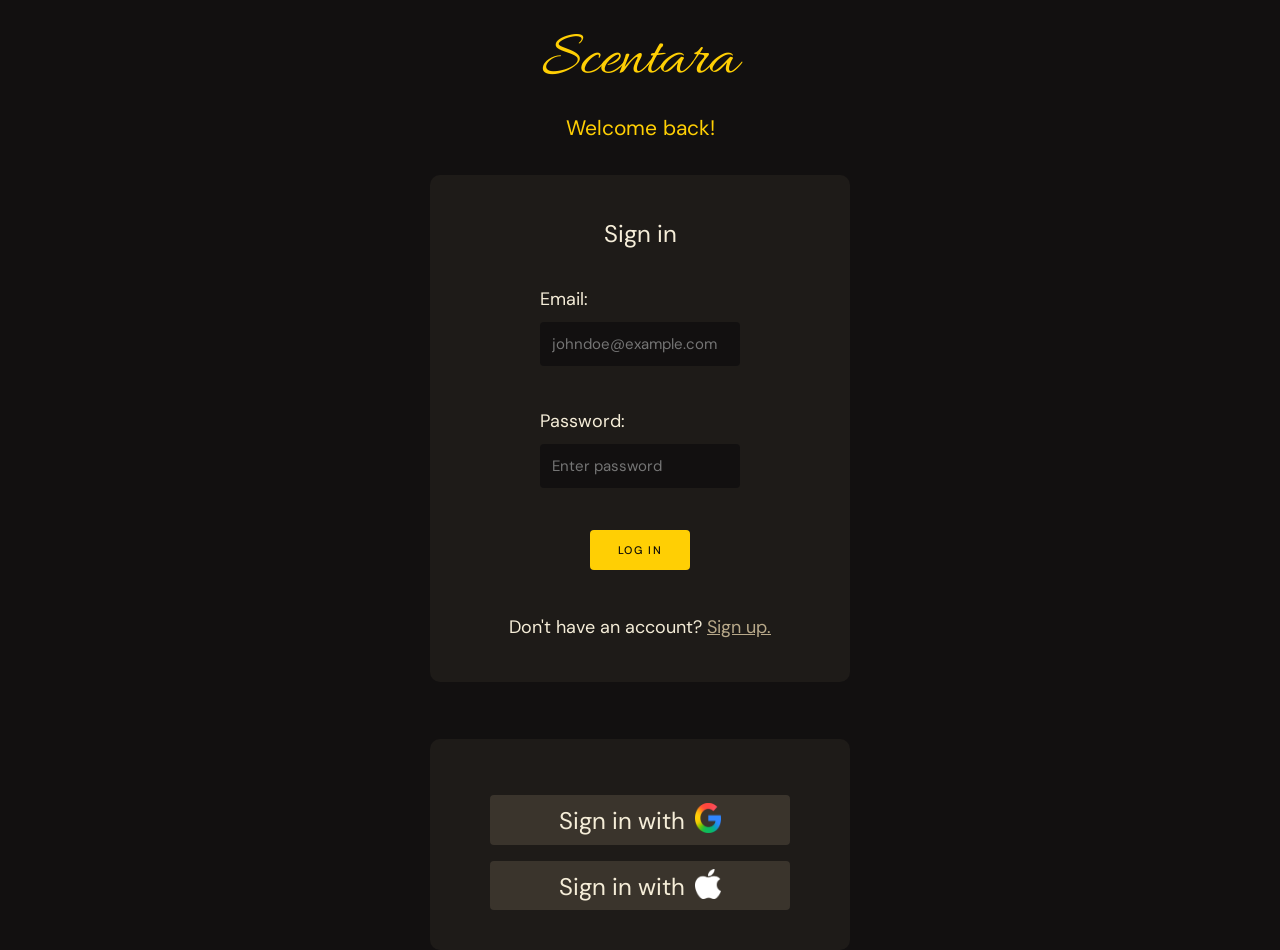
==== signin.html @ 9eb1848f "Added and styled the signin page" ====
<!DOCTYPE html>
<html lang="en">
<head>
    <meta charset="UTF-8">
    <meta name="viewport" content="width=device-width, initial-scale=1.0">
    <title>Scentara Signin</title>
    <link rel="stylesheet" href="styles.css">
</head>
<body>

    <div class="logo-signin">
        <h1>Scentara</h1>
        <h2>Welcome back!</h2>
    </div>

    <div class="signin-container">

        <div class="signin-text">
            <p>Sign in</p>
        </div>

        <div class="email">
            <p>Email:</p>
            <input type="email" placeholder="johndoe@example.com">
        </div>

        <div class="password">
            <p>Password:</p>
            <input type="password" placeholder="Enter password">
        </div>

        <div class="signin-button">
            <button class="login">Log in</button>
        </div>

        <div class="create-account">
            <p>Don't have an account? 
                <a href="#">Sign up.</a>
            </p>
        </div>

    </div>

    <div class="signin-with-other">
        <a href="#">Sign in with <img src="./assets/Google_Favicon_2025.svg.webp" alt="Sign in with Google" /></a>
        <a href="#">Sign in with <img src="./assets/Apple_logo_white.svg.png" alt="Sign in with Apple" /></a>
    </div>

</body>
</html>
---- styles.css ----
@import url('https://fonts.googleapis.com/css2?family=Bricolage+Grotesque:opsz,wght@12..96,200..800&family=DM+Sans:ital,opsz,wght@0,9..40,100..1000;1,9..40,100..1000&family=Inter:ital,opsz,wght@0,14..32,100..900;1,14..32,100..900&family=Noto+Sans:ital,wght@0,100..900;1,100..900&family=Roboto+Mono:ital,wght@0,100..700;1,100..700&family=Roboto:ital,wght@0,100..900;1,100..900&display=swap');
@import url('https://fonts.googleapis.com/css2?family=Allura&family=Bricolage+Grotesque:opsz,wght@12..96,200..800&family=DM+Sans:ital,opsz,wght@0,9..40,100..1000;1,9..40,100..1000&family=Inter:ital,opsz,wght@0,14..32,100..900;1,14..32,100..900&family=Noto+Sans:ital,wght@0,100..900;1,100..900&family=Roboto+Mono:ital,wght@0,100..700;1,100..700&family=Roboto:ital,wght@0,100..900;1,100..900&display=swap');
@import url('https://fonts.googleapis.com/css2?family=Allura&family=Bricolage+Grotesque:opsz,wght@12..96,200..800&family=Cormorant+Garamond:ital,wght@0,300..700;1,300..700&family=DM+Sans:ital,opsz,wght@0,9..40,100..1000;1,9..40,100..1000&family=Inter:ital,opsz,wght@0,14..32,100..900;1,14..32,100..900&family=Noto+Sans:ital,wght@0,100..900;1,100..900&family=Roboto+Mono:ital,wght@0,100..700;1,100..700&family=Roboto:ital,wght@0,100..900;1,100..900&display=swap');

* {
    box-sizing: border-box;
    padding: 0;
    margin: 0;
    font-family: "DM Sans", sans-serif, Arial;
}

:root {
	--gold: #FFCF04;
	--gold-dim: #C9A300;
	--charcoal: #121010;
	--charcoal-mid: #1E1B18;
	--charcoal-surface: #2A2520;
	--charcoal-border: #3A342C;
	--cream: #F5EDD8;
	--cream-dim: #B8A98A;
	--font-display: 'Cormorant Garamond', Georgia, serif;
	--font-body: 'DM Sans', sans-serif;
}

body {
    color: var(--cream);
    font-family: var(--font-body);
    font-size: 14px;
    line-height: 1.6;
    background-color: var(--charcoal);
}

/*
Todo List:
1. Make search button functional
2. Create signin, cart, and search pages (Search will simply show no results for now)
*/

/* Navbar Styles */

.nav-wrapper {
    background-color: var(--charcoal);
    display: flex;
    flex-direction: row;
    align-items: center;
    justify-content: space-between;
}

.logo {
    color: var(--gold);
    font-size: 64px;
    font-weight: 400; 
    font-family: "Allura";
    margin-left: 20px;
    cursor: default;
}

.links {
    display: flex;
    gap: 32px;
}

.navbar ul li a {
    text-decoration: none;
    color: var(--cream-dim);
    font-weight: 400;
    text-transform: uppercase;
    letter-spacing: 0.1em;
    font-size: 12px;
    transition: color 0.3s ease;
}

.navbar ul li {
    list-style: none;
}

.navbar ul li a:hover {
    color: var(--cream);
}

.navbar-info {
    display: flex;
    gap: 20px;
    margin-right: 10px;
}

.navbar-info img {
    width: 30px;
    height: 30px;
    filter: brightness(0) invert(1);
    transition: 0.3s ease;
}

.navbar-info .search img {
    height: 25px;
    transform: translateY(3px);
}

.navbar-info img:hover {
    transform: translateY(-4px);
}

/* Promo Strip */

.promo-strip {
    background-color: var(--gold);
    padding: 9px 40px;
    display: flex;
    align-items: center;
    justify-content: center;
    gap: 40px;
    position: relative;
}

.promo-strip .shipping {
    font-size: 11px;
    font-weight: 500;
    letter-spacing: 0.12em;
    text-transform: uppercase;
    color: var(--charcoal-border);
}

.promo-strip .separator {
    color: #5A4A00;
    font-size: 15px;
    transform: translateY(-3px)
}

.promo-strip .new-arrival {
    font-size: 11px;
    font-weight: 400;
    letter-spacing: 0.06em;
    text-transform: uppercase;
    color: #0D0B09;
}

/* Hero Card */

.hero {
    border-top: 1px solid var(--charcoal-border);
    background-color: var(--charcoal);
    display: grid;
    grid-template-columns: 1fr 1fr;
    gap: 60px;
    padding: 80px 40px 80px;
    min-height: 420px;
    align-items: center;
    border-bottom: 1px solid var(--charcoal-border);
}

.hero-eyebrow {
	font-size: 11px;
	font-weight: 500;
	letter-spacing: 0.22em;
	text-transform: uppercase;
	color: var(--gold);
	margin-bottom: 16px;
}

.hero-headline {
    font-family: var(--font-display);
    font-size: 52px;
    font-weight: 300;
    font-style: italic;
    line-height: 1.12;
    margin-bottom: 20px;
}

.hero-headline strong {
    font-style: normal;
    font-weight: 600;
    color: var(--gold);
}

.hero-sub {
    font-weight: 300px;
    color: var(--cream-dim);
    line-height: 1.7;
    max-width: 340px;
    margin-bottom: 32px;
}

.shop {
    display: inline-block;
    background: var(--gold);
    color: #0D0B09;
    font-size: 11px;
    font-weight: 500;
    letter-spacing: 0.14em;
    text-transform: uppercase;
    padding: 13px 28px;
    cursor: pointer;
    border: none;
    text-decoration: none;
}

.about {
    display: inline-block;
    background: transparent;
    color: var(--cream-dim);
    font-size: 11px;
    font-weight: 400;
    letter-spacing: 0.12em;
    text-transform: uppercase;
    padding: 13px 24px;
    border: 1px solid var(--charcoal-border);
    cursor: pointer;
    text-decoration: none;
    margin-left: 12px;
}

.featured-product-card {
    display: flex;
    flex-direction: column;
    align-items: center;
    justify-content: center;
}

.hero-product {
    width: 220px;
    height: 300px;
    background: var(--charcoal-surface);
    border: 1px solid var(--charcoal-border);
    position: relative;
    display: flex;
    flex-direction: column;
    align-items: center;
    justify-content: flex-end;
    padding: 24px;
}

.hero-product img {
    width: 200px;
    height: 200px;
    transform: translateY(-10px);
}

.hero-product-ribbon {
    position: absolute;
    top: 12px;
    left: 12px;
    background: var(--gold);
    color: #000;
    font-size: 8px;
    font-weight: 500;
    letter-spacing: 0.1em;
    text-transform: uppercase;
    padding: 3px 8px;
}

.featured-title {
    font-family: var(--font-display);
    font-size: 15px;
    font-weight: 400;
    text-align: center;
}

.featured-desc {
    font-size: 9px;
    letter-spacing: 0.16em;
    text-transform: uppercase;
    color: var(--gold);
    text-align: center;
    margin-top: 4px;
}


/* Category Section */

.pos-rel {
    position: relative;
}

.shop-category {
    background: var(--charcoal-mid);
    padding: 48px 40px;
    border-bottom: 1px solid var(--charcoal-border);
}

.category-header {
    display: flex;
    align-items: baseline;
    justify-content: space-between;
    margin-bottom: 28px;
}

.category-header h2 {
    font-family: var(--font-display);
    font-size: 28px;
    font-weight: 300;
    font-style: italic;
    cursor: default;
}

.category-header a {
    font-size: 11px;
    letter-spacing: 0.1em;
    text-transform: uppercase;
    color: var(--gold);
    text-decoration: none;
    cursor: pointer;
}

.category-header a:hover {
    text-decoration: underline;
}

.category-cards {
    display: grid;
    grid-template-columns: repeat(4, 1fr);
    gap: 16px;
}

.category-cards .card {
    transition: 0.3s ease;
    background: var(--charcoal-surface);
    border: 1px solid var(--charcoal-border);
    padding: 28px 20px 24px;
    cursor: pointer;
    position: relative;
}

.category-cards .card:hover {
    border-top: 2px solid var(--gold);
}

.category {
    font-family: var(--font-display);
    font-size: 20px;
    font-weight: 400;
    margin-bottom: 4px;
}

.products {
    font-size: 11px;
    color: var(--cream-dim);
    letter-spacing: 0.06em;
}

/* Bestsellers Section */

.products-wrapper-bestseller {
    padding: 56px 40px;
    border-bottom: 1px solid var(--charcoal-border);
}

.bestsellers-header {
    display: flex;
    align-items: baseline;
    justify-content: space-between;
    margin-bottom: 28px;
} 

.featured {
    font-size: 9px;
    font-weight: 500;
    letter-spacing: 0.18em;
    text-transform: uppercase;
    color: var(--gold);
    display: block;
    margin-bottom: 6px;
}

.bestsellers-title-text {
    font-family: var(--font-display);
    font-size: 28px;
    font-weight: 300;
    font-style: italic;
}

.bestsellers-cards-wrapper {
    display: grid;
    grid-template-columns: repeat(3, 1fr);
    gap: 20px;
    margin-top: 28px;
}

.bestsellers-card {
    background: var(--charcoal-surface);
    border: 1px solid var(--charcoal-border);
    cursor: pointer;
    position: relative;
}

.bestsellers-card .product-img {
    height: 200px;
    background: var(--charcoal-mid);
    display: flex;
    align-items: center;
    justify-content: center;
    border-bottom: 1px solid var(--charcoal-border);
    position: relative;
    overflow: hidden;
}

.bestsellers-card .product-img img {
    height: 200px;
}

.product-info {
    padding: 18px 18px 20px;
}

.product-category {
    font-size: 10px;
    letter-spacing: 0.14em;
    text-transform: uppercase;
    color: var(--gold);
    margin-bottom: 6px;
}

.product-name {
    font-family: var(--font-display);
    font-size: 19px;
    font-weight: 400;
    margin-bottom: 4px;
    line-height: 1.25;
}

.product-desc {
    font-size: 12px;
    font-weight: 300;
    color: var(--cream-dim);
    line-height: 1.55;
    margin-bottom: 14px;
}

.product-footer {
    display: flex;
    align-items: center;
    justify-content: space-between;
}

.product-price {
    font-family: var(--font-display);
    font-size: 20px;
    font-weight: 400;
}

.btn-add {
    background: transparent;
    border: 1px solid var(--gold);
    color: var(--gold);
    font-size: 10px;
    font-weight: 500;
    letter-spacing: 0.12em;
    text-transform: uppercase;
    padding: 7px 14px;
    cursor: pointer;
}

/* Promo Banner Bottom */

.banner {
    background: var(--charcoal-surface);
    border-top: 1px solid var(--charcoal-border);
    border-bottom: 1px solid var(--charcoal-border);
    padding: 56px 40px;
    display: grid;
    grid-template-columns: 1fr 1fr;
    gap: 60px;
    align-items: center;
}

.label {
    font-size: 9px;
    font-weight: 500;
    letter-spacing: 0.18em;
    text-transform: uppercase;
    color: var(--gold);
    display: block;
    margin-bottom: 6px;
}

.banner-headline {
    font-family: var(--font-display);
    font-size: 38px;
    font-weight: 300;
    font-style: italic;
    line-height: 1.2;
    margin-bottom: 12px;
}

.banner-subheading {
    font-size: 13px;
    font-weight: 300;
    color: var(--cream-dim);
    line-height: 1.7;
    margin-bottom: 28px;
}

.banner-link {
    display: inline-block;
    background: var(--gold);
    color: #0D0B09;
    font-size: 11px;
    font-weight: 500;
    letter-spacing: 0.14em;
    text-transform: uppercase;
    padding: 13px 28px;
    cursor: pointer;
    border: none;
}

.banner-right-side {
    display: flex;
    flex-direction: column;
    gap: 12px;
    justify-content: center;
}

.banner-img img {
    width: 100%;
}

/* Footer */

footer {
    width: 100%;
    display: flex;
    flex-direction: column;
}

.footer {
    border-top: 1px solid var(--charcoal-border);
    padding: 40px 40px 28px;
    display: grid;
    grid-template-columns: 2fr 1fr 1fr 1fr;
    gap: 40px;
}

.slogan {
    font-size: 13px;
    font-weight: 300;
    font-style: italic;
    color: var(--cream-dim);
    line-height: 1.7;
    margin-top: 12px;
    cursor: default;
}

.logo-bottom {
    color: var(--gold);
    font-size: 64px;
    font-weight: 400; 
    font-family: "Allura";
    cursor: default;
}

.footer-col-title {
    font-size: 10px;
    font-weight: 500;
    letter-spacing: 0.16em;
    text-transform: uppercase;
    margin-bottom: 14px;
}

.footer-links {
    list-style: none;
}

.footer-links li {
    margin-bottom: 8px;
}

.footer-links a {
    font-size: 12px;
    font-weight: 300;
    text-decoration: none;
    color: var(--cream-dim);
}

.footer-bottom {
    border-top: 1px solid var(--charcoal-border);
    padding: 16px 40px;
    display: flex;
    justify-content: space-between;
    align-items: center;
    width: 100%;
}

.footer-copy {
    font-size: 11px;
    color: #6B6055;
}

.footer-bottom-links {
    display: flex;
    gap: 20px;
}

.footer-bottom-links a {
    font-size: 11px;
    color: #6B6055;
    text-decoration: none;
}

/* Mobile Design */
@media (max-width: 768px) {
    body {
        width: 100vw;
    }

    .hero {
        grid-template-columns: 1fr;
        padding: 40px 20px;
        place-content: center;
    }

    .intro-buttons {
        display: flex;
        justify-content: space-between;
    }

    .category-cards {
        grid-template-columns: repeat(2, 1fr);
    }
    
    .bestsellers-cards-wrapper {
        grid-template-columns: 1fr;
    }

    .banner {
        grid-template-columns: 1fr;
        gap: 32px;
    }

    .links {
        display: none;
    }

    .logo {
        font-size: 48px;
    }

    .footer {
        grid-template-columns: 1fr;
        gap: 24px;
    }
}





/* Sign-in Page */

/* Logo */

.logo-signin {
    display: flex;
    flex-direction: column;
    align-items: center;
    margin-top: 10px;
}

.logo-signin h1 {
    font-size: 64px;
    font-weight: 400;
    font-family: 'Allura';
    color: var(--gold);
}

.logo-signin h2 {
    color: var(--gold);
    font-family: var(--font-body);
    font-weight: 400;
}

/* Signin */

.signin-container {
    display: flex;
    flex-direction: column;
    align-items: center;
    align-self: center;
    justify-content: center;
    justify-self: center;
    margin-top: 1.2em;
    background-color: var(--charcoal-mid);
    max-width: 420px;
    padding: 40px 20px;
    border-radius: 10px;
    font-size: 24px;
    margin-left: auto;
    margin-right: auto; 
}

.email {
    font-size: 18px;
    margin-top: 1.2em;
    padding: 10px;
}

.password {
    font-size: 18px;
    margin-top: 1.2em;
    padding: 10px;
}

.password input, .email input {
    padding: 12px;
    margin-top: 8px;
    font-family: var(--font-body);
    color: var(--cream);
    background-color: var(--charcoal);
    border: none;
    border-radius: 4px;
    font-size: 15px;
    transition: 0.3s ease;
}

.password input:focus, .email input:focus {
    outline: 2px solid var(--gold);
}

.signin-button {
    margin-top: 1.2em;
}

.signin-button button {
    display: inline-block;
    background: var(--gold);
    color: #0D0B09;
    font-size: 11px;
    font-weight: 500;
    letter-spacing: 0.14em;
    text-transform: uppercase;
    padding: 13px 28px;
    cursor: pointer;
    border: none;
    text-decoration: none;
    border-radius: 4px;
    transition: 0.3s ease;
}

.signin-button button:hover {
    color: var(--cream);
    background-color: var(--charcoal);
}

.create-account {
    font-size: 18px;
    margin-top: 2.4em;
    font-family: var(--font-body);
}

.create-account a {
    color: var(--cream-dim);
    font-weight: 400;
    transition: color 0.3s ease;
}

.create-account a:hover {
    color: var(--cream);
}

.signin-with-other {
    display: flex;
    flex-direction: column;
    align-items: center;
    max-width: 420px;
    justify-self: center;
    padding: 40px 20px;
    font-size: 24px;
    background-color: var(--charcoal-mid);
    margin-top: 2.4em;
    border-radius: 10px;
    margin-left: auto;
    margin-right: auto;
}

.signin-with-other a {
    text-decoration: none;
    color: var(--cream);
    background: var(--charcoal-border);
    padding: 4px 10px;
    margin-top: 16px;
    width: 300px;
    text-align: center;
    border-radius: 4px;
}

.signin-with-other a img {
    width: 30px;
    height: 30px;
    padding-left: 4px;
    transform: translateY(4px)
}
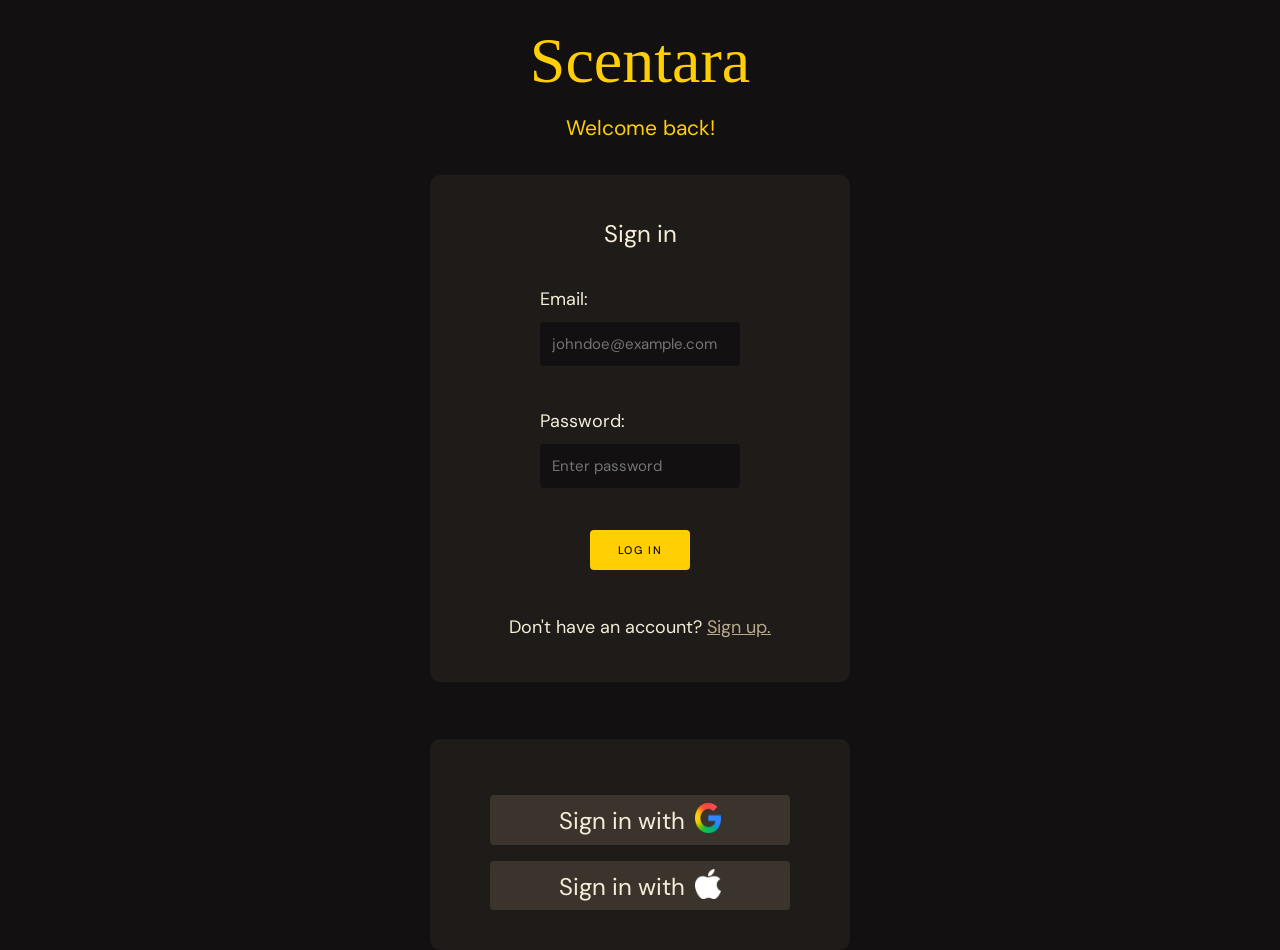
==== commit d8f71d20: "xasd asdasd" ====
--- a/signin.html
+++ b/signin.html
@@ -4,7 +4,7 @@
     <meta charset="UTF-8">
     <meta name="viewport" content="width=device-width, initial-scale=1.0">
     <title>Scentara Signin</title>
-    <link rel="stylesheet" href="styles.css">
+    <link rel="stylesheet" href="./styles.css">
 </head>
 <body>
 
--- a/styles.css
+++ b/styles.css
@@ -1,6 +1,4 @@
 @import url('https://fonts.googleapis.com/css2?family=Bricolage+Grotesque:opsz,wght@12..96,200..800&family=DM+Sans:ital,opsz,wght@0,9..40,100..1000;1,9..40,100..1000&family=Inter:ital,opsz,wght@0,14..32,100..900;1,14..32,100..900&family=Noto+Sans:ital,wght@0,100..900;1,100..900&family=Roboto+Mono:ital,wght@0,100..700;1,100..700&family=Roboto:ital,wght@0,100..900;1,100..900&display=swap');
-@import url('https://fonts.googleapis.com/css2?family=Allura&family=Bricolage+Grotesque:opsz,wght@12..96,200..800&family=DM+Sans:ital,opsz,wght@0,9..40,100..1000;1,9..40,100..1000&family=Inter:ital,opsz,wght@0,14..32,100..900;1,14..32,100..900&family=Noto+Sans:ital,wght@0,100..900;1,100..900&family=Roboto+Mono:ital,wght@0,100..700;1,100..700&family=Roboto:ital,wght@0,100..900;1,100..900&display=swap');
-@import url('https://fonts.googleapis.com/css2?family=Allura&family=Bricolage+Grotesque:opsz,wght@12..96,200..800&family=Cormorant+Garamond:ital,wght@0,300..700;1,300..700&family=DM+Sans:ital,opsz,wght@0,9..40,100..1000;1,9..40,100..1000&family=Inter:ital,opsz,wght@0,14..32,100..900;1,14..32,100..900&family=Noto+Sans:ital,wght@0,100..900;1,100..900&family=Roboto+Mono:ital,wght@0,100..700;1,100..700&family=Roboto:ital,wght@0,100..900;1,100..900&display=swap');
 
 * {
     box-sizing: border-box;
